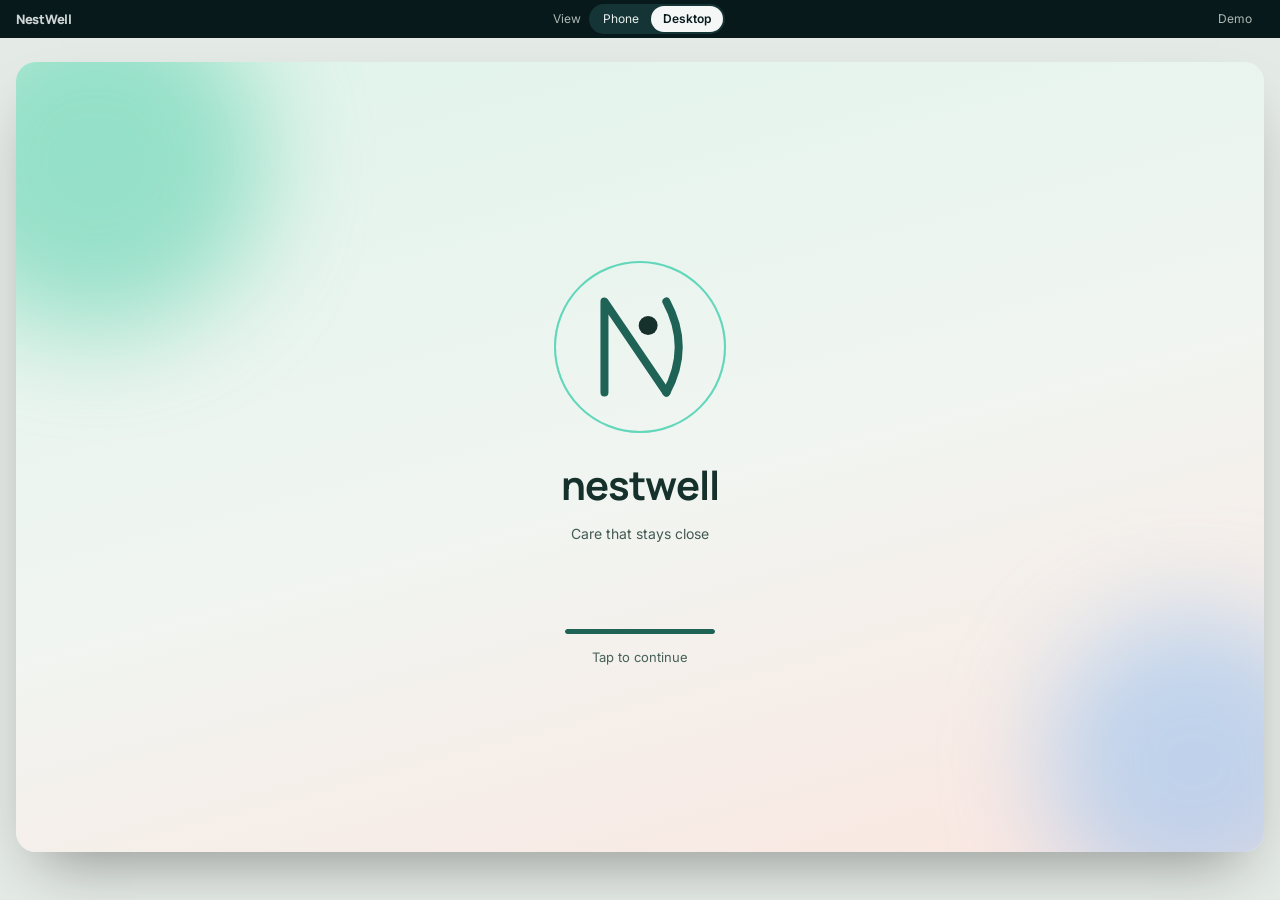
==== index.html @ 14cd389b "NestWell prototype: patient, clinician and admin portals Co-Authored-By: Claude Sonnet 5.5 <noreply@" ====
<!doctype html>
<html lang="en">
<head>
  <meta charset="utf-8">
  <meta name="viewport" content="width=device-width, initial-scale=1">
  <title>NestWell patient prototype</title>
  <meta name="description" content="Interactive prototype of the NestWell remote patient monitoring patient app: phone and desktop, light and dark.">
  <link rel="preconnect" href="https://fonts.googleapis.com"><link rel="preconnect" href="https://fonts.gstatic.com" crossorigin>
  <link href="https://fonts.googleapis.com/css2?family=Inter:wght@400;500;600&family=Manrope:wght@500;600;700;800&display=swap" rel="stylesheet">
  <link rel="stylesheet" href="styles/tokens.css">
  <link rel="stylesheet" href="styles/app.css">
</head>
<body>
  <button class="skip" type="button" id="skip">Skip to content</button>
  <div id="root"></div>
  <noscript>This prototype needs JavaScript.</noscript>
  <script type="module" src="src/main.js"></script>
</body>
</html>
---- styles/tokens.css ----
/* NestWell · Bioluminescent Glass tokens.
   Light = frosted porcelain glass with a mint haze. Dark = deep teal with light that glows from inside.
   Every text/background pairing below is AA or better; control boundaries are ≥ 3:1. */
:root {
  --font-head: "Manrope", system-ui, sans-serif;
  --font-body: "Inter", system-ui, sans-serif;
  --r-card: 24px;
  --r-ctrl: 16px;
  --r-pill: 999px;
  --gap: 16px;
  --focus-w: 3px;
  --ease: cubic-bezier(.22, 1, .36, 1);
  color-scheme: light;
}

body[data-nw="light"], body:not([data-nw]) {
  --bg: #f1f5f1;
  --bg-glow-1: rgba(160, 226, 204, 0.70);   /* mint */
  --bg-glow-2: rgba(252, 214, 206, 0.55);   /* blush */
  --bg-glow-3: rgba(198, 226, 244, 0.65);   /* sky */
  --surface: #ffffff;
  --surface-2: #f5faf7;
  --surface-3: #e8f1ec;
  --glass: rgba(255, 255, 255, 0.50);
  --glass-strong: rgba(255, 255, 255, 0.72);
  --glass-solid: rgba(255, 255, 255, 0.96);
  --orb-1: rgba(60, 200, 160, 0.46);
  --orb-2: rgba(255, 165, 145, 0.40);
  --orb-3: rgba(115, 180, 245, 0.42);
  --glass-edge: rgba(255, 255, 255, 0.90);       /* bevel highlight */
  --glass-line: rgba(36, 102, 90, 0.16);         /* decorative edge */
  --text: #16312c;        /* 13:1 */
  --text-2: #435a53;      /* 7.4:1 */
  --text-3: #46605a;      /* 6.4:1 on the glass */
  --brand: #1f6256;       /* 6.9:1 on white; white on brand 7.2:1 */
  --on-brand: #ffffff;
  --brand-soft: #d9f1e7;
  --accent: #35cda9;      /* glow only, never text */
  --border: rgba(36, 102, 90, 0.18);
  --control: #5f7f72;     /* 4.0:1 control boundary */
  --focus: #0f4f48;
  --glow: 0 0 0 1px rgba(53, 205, 169, 0.35), 0 8px 26px -6px rgba(53, 205, 169, 0.40);
  --shadow: 0 1px 0 var(--glass-edge) inset, 0 12px 32px -14px rgba(22, 49, 44, 0.22);
  --shadow-pop: 0 1px 0 var(--glass-edge) inset, 0 22px 48px -16px rgba(22, 49, 44, 0.32);
  --ok-fg: #1f6a47;   --ok-bg: #e4f4ea;
  --warn-fg: #7f5208; --warn-bg: #fff2da;
  --bad-fg: #a8202f;  --bad-bg: #ffe9e9;
  --info-fg: #1f5a96; --info-bg: #e6f1fb;
  --chart-1: #1f6256; --chart-2: #1f5a96; --chart-grid: rgba(36, 102, 90, 0.14);
  --nav-active-bg: #d9f1e7;
  --logo-stroke: #1f6256; --logo-dot: #16312c;
  --splash: linear-gradient(165deg, #dff4ea 0%, #f1f5f1 52%, #fbe6e0 100%);
  --page: #e4eae6;
}

body[data-nw="dark"] {
  color-scheme: dark;
  --bg: #062a2d;
  --bg-glow-1: rgba(53, 205, 169, 0.20);
  --bg-glow-2: rgba(120, 226, 214, 0.09);
  --bg-glow-3: rgba(12, 96, 90, 0.55);
  --surface: #0f4043;
  --surface-2: #14494c;
  --surface-3: #1a5659;
  --glass: rgba(18, 82, 84, 0.46);
  --glass-strong: rgba(14, 68, 70, 0.72);
  --glass-solid: rgba(10, 56, 58, 0.97);
  --orb-1: rgba(53, 205, 169, 0.36);
  --orb-2: rgba(120, 226, 214, 0.16);
  --orb-3: rgba(14, 150, 140, 0.42);
  --glass-edge: rgba(150, 245, 224, 0.22);
  --glass-line: rgba(127, 224, 200, 0.30);
  --text: #f4f7f6;        /* 15:1 */
  --text-2: #e2e8e6;      /* 12:1 neutral light grey */
  --text-3: #d3dbd8;      /* 9:1 even on the brightest glow */
  --brand: #7fe0c8;       /* fill colour; text on it is dark */
  --on-brand: #052a2c;
  --brand-soft: rgba(127, 224, 200, 0.16);
  --accent: #7fe0c8;
  --border: rgba(127, 224, 200, 0.26);
  --control: #8fb2a8;     /* 5.5:1 control boundary */
  --focus: #b9f5e8;
  --glow: 0 0 0 1px rgba(127, 224, 200, 0.55), 0 0 26px -2px rgba(53, 205, 169, 0.45);
  --shadow: 0 1px 0 var(--glass-edge) inset, 0 0 0 1px rgba(127, 224, 200, 0.06), 0 14px 34px -16px rgba(0, 0, 0, 0.65);
  --shadow-pop: 0 1px 0 var(--glass-edge) inset, 0 0 30px -4px rgba(53, 205, 169, 0.35), 0 24px 52px -16px rgba(0, 0, 0, 0.75);
  /* one colour family for every alert in dark mode: meaning comes from the icon and the label */
  --ok-fg: #b6f3e5;   --ok-bg: rgba(127, 224, 200, 0.14);
  --warn-fg: #b6f3e5; --warn-bg: rgba(127, 224, 200, 0.14);
  --bad-fg: #b6f3e5;  --bad-bg: rgba(127, 224, 200, 0.14);
  --info-fg: #b6f3e5; --info-bg: rgba(127, 224, 200, 0.14);
  --chart-1: #7fe0c8; --chart-2: #c9f6ec; --chart-grid: rgba(127, 224, 200, 0.18);
  --nav-active-bg: rgba(127, 224, 200, 0.18);
  --logo-stroke: #f4f7f6; --logo-dot: #f4f7f6;
  --splash: radial-gradient(80% 60% at 50% 30%, #0d5558 0%, #062a2d 62%, #041d20 100%);
  --page: #021416;
}
---- styles/app.css ----
/* NestWell patient app · glass + bioluminescence. Tokens live in tokens.css. */
*,*::before,*::after{box-sizing:border-box}
html,body{margin:0;height:100%}
body{font-family:var(--font-body);color:var(--text);background:var(--page,#e4eae6);-webkit-font-smoothing:antialiased;font-size:16px;line-height:1.5}
h1,h2,h3,h4{font-family:var(--font-head);margin:0;letter-spacing:-.012em;line-height:1.2;text-wrap:balance}
p{margin:0}
button{font:inherit;color:inherit;cursor:pointer;border:0;background:none;padding:0;-webkit-tap-highlight-color:transparent}
a{color:inherit}
:focus-visible{outline:var(--focus-w) solid var(--focus);outline-offset:3px;border-radius:10px}
.sr-only{position:absolute;width:1px;height:1px;overflow:hidden;clip:rect(0 0 0 0);white-space:nowrap}
.skip{position:absolute;left:8px;top:-60px;z-index:100;background:#0c201f;color:#fff;padding:12px 18px;border-radius:12px;font-weight:600}
.skip:focus{top:8px}
@media (prefers-reduced-motion:reduce){*,*::before,*::after{animation:none!important;transition:none!important;scroll-behavior:auto!important}}

/* ── prototype toolbar (outside the app) ── */
.proto-bar{position:sticky;top:0;z-index:50;display:flex;flex-wrap:wrap;gap:10px 18px;align-items:center;justify-content:space-between;padding:10px 20px;background:#07191b;color:#f4f7f6;font-size:14px}
.proto-bar .brand{font-family:var(--font-head);font-weight:800;letter-spacing:-.02em;font-size:16px}
.proto-bar .group{display:flex;gap:6px;align-items:center;flex-wrap:wrap}
.proto-bar .lbl{color:#cfd7d4;margin-right:2px}
.seg{display:inline-flex;background:#143436;border-radius:var(--r-pill);padding:3px}
.seg button{padding:6px 14px;border-radius:var(--r-pill);min-height:36px;color:#eaf0ee;transition:background .2s,transform .15s}
.seg button:hover{transform:scale(1.05)}
.seg button[aria-pressed="true"]{background:#f4f7f6;color:#07191b;font-weight:600}
.chk{display:inline-flex;gap:8px;align-items:center;color:#eaf0ee;min-height:44px}
.chk input{width:20px;height:20px;accent-color:#7fe0c8}
.stage{display:flex;justify-content:center;padding:24px 16px 40px}
.stage[data-device="phone"]{align-items:flex-start}

/* ── app frame + ambient light ── */
.app{container-type:inline-size;container-name:app;position:relative;background:var(--bg);color:var(--text);overflow:hidden;isolation:isolate;display:flex;flex-direction:column}
.stage[data-device="phone"] .app{width:390px;height:812px;border-radius:46px;border:10px solid #07191b;box-shadow:0 30px 60px -20px rgba(0,0,0,.55)}
.stage[data-device="desktop"] .app{width:min(1280px,100%);height:min(820px,calc(100vh - 110px));border-radius:20px;box-shadow:0 30px 60px -24px rgba(0,0,0,.4)}
.stage[data-device="full"] .app{width:100%;height:calc(100vh - 56px);border-radius:0}
.app::before{content:"";position:absolute;inset:0;z-index:-2;pointer-events:none;
  background:radial-gradient(60% 42% at 6% 0%,var(--bg-glow-1),transparent 70%),radial-gradient(50% 40% at 100% 18%,var(--bg-glow-2),transparent 70%),radial-gradient(60% 42% at 72% 100%,var(--bg-glow-3),transparent 70%)}
.app::after{content:"";position:absolute;z-index:-1;pointer-events:none;width:46%;aspect-ratio:1;left:-8%;bottom:-10%;border-radius:50%;
  background:radial-gradient(circle,var(--bg-glow-1),transparent 66%);filter:blur(20px);animation:drift 16s ease-in-out infinite alternate}
@keyframes drift{to{transform:translate(38%,-26%) scale(1.15)}}
.shell{display:grid;flex:1;min-height:0;grid-template-rows:1fr auto;grid-template-columns:minmax(0,1fr)}
.shell.no-nav{grid-template-rows:1fr}
.sidebar,.topbar{display:none}
.main{overflow-y:auto;overflow-x:hidden;position:relative;scrollbar-width:thin;scrollbar-color:var(--control) transparent}
.stage[data-device="phone"] .main{scrollbar-width:none}
.stage[data-device="phone"] .main::-webkit-scrollbar{display:none}
.page{padding:18px 18px 28px;display:flex;flex-direction:column;gap:18px;min-height:100%}
.status-bar{display:flex;justify-content:space-between;font-size:13px;font-weight:600;padding:12px 26px 0;flex:none}
.app[data-chrome="off"] .status-bar{display:none}

/* ── glass surfaces ── */
.card{position:relative;background:var(--glass);-webkit-backdrop-filter:blur(18px) saturate(150%);backdrop-filter:blur(18px) saturate(150%);border:1px solid var(--glass-line);border-radius:var(--r-card);padding:18px;box-shadow:var(--shadow)}
.card::before{content:"";position:absolute;inset:0;border-radius:inherit;pointer-events:none;background:linear-gradient(140deg,var(--glass-edge) 0%,transparent 38%);opacity:.55}
.card>*{position:relative}
.card.flat{box-shadow:none}
.card.pad-lg{padding:22px}
.card h3{font-size:16px}
.card.hover{transition:transform .28s var(--ease),box-shadow .28s var(--ease),border-color .28s}
.card.hover:hover,.card.hover:focus-visible{transform:translateY(-4px) scale(1.012);box-shadow:var(--shadow-pop);border-color:var(--accent)}
.card.hover:active{transform:translateY(-1px) scale(.995)}
.row{display:flex;gap:12px;align-items:center}
.row.sb{justify-content:space-between}
.col{display:flex;flex-direction:column;gap:12px}
.grid{display:grid;gap:var(--gap)}
.g2{grid-template-columns:repeat(2,minmax(0,1fr))}
.muted{color:var(--text-2)}
.tiny{font-size:14px;color:var(--text-2)}
.cap{font-size:13px;color:var(--text-3)}
.h1{font-size:28px;font-weight:800}
.h2{font-size:20px;font-weight:700}
.eyebrow{font-size:12.5px;font-weight:700;letter-spacing:.09em;text-transform:uppercase;color:var(--text-3)}
.stat{font-family:var(--font-head);font-weight:800;font-size:30px;line-height:1.1;font-variant-numeric:tabular-nums;letter-spacing:-.02em}
.unit{font-size:14px;font-weight:600;color:var(--text-2);margin-left:4px}
.ico{width:22px;height:22px;stroke:currentColor;fill:none;stroke-width:1.9;stroke-linecap:round;stroke-linejoin:round;flex:none}
.ico.sm{width:18px;height:18px}.ico.lg{width:30px;height:30px}
.ibox{width:46px;height:46px;border-radius:15px;display:grid;place-items:center;background:var(--brand-soft);color:var(--brand);flex:none;box-shadow:inset 0 1px 0 var(--glass-edge)}
body[data-nw="dark"] .ibox{color:var(--accent);box-shadow:inset 0 0 14px rgba(127,224,200,.12),0 0 18px -6px rgba(53,205,169,.5)}
.ibox.bad{background:var(--bad-bg);color:var(--bad-fg)}.ibox.warn{background:var(--warn-bg);color:var(--warn-fg)}.ibox.info{background:var(--info-bg);color:var(--info-fg)}.ibox.ok{background:var(--ok-bg);color:var(--ok-fg)}

/* ── controls ── */
.btn{position:relative;display:inline-flex;align-items:center;justify-content:center;gap:8px;min-height:50px;padding:0 24px;border-radius:var(--r-ctrl);font-weight:700;letter-spacing:.005em;transition:transform .2s var(--ease),box-shadow .25s,background .2s;text-decoration:none;overflow:hidden}
.btn.primary{background:var(--brand);color:var(--on-brand);box-shadow:0 8px 20px -10px var(--brand)}
body[data-nw="dark"] .btn.primary{box-shadow:0 0 0 1px rgba(255,255,255,.25) inset,0 0 26px -4px rgba(53,205,169,.65)}
.btn.primary::after{content:"";position:absolute;inset:0;background:linear-gradient(110deg,transparent 30%,rgba(255,255,255,.35) 50%,transparent 70%);transform:translateX(-120%);transition:transform .7s var(--ease)}
.btn.primary:hover{transform:translateY(-2px);box-shadow:var(--glow)}
.btn.primary:hover::after{transform:translateX(120%)}
.btn.ghost{background:var(--glass-strong);border:1.5px solid var(--control);color:var(--text)}
.btn.ghost:hover{transform:translateY(-2px);border-color:var(--accent);box-shadow:var(--glow)}
.btn:active{transform:scale(.97)}
.btn.block{width:100%}
.btn.sm{min-height:44px;padding:0 18px}
.btn[disabled]{opacity:.55;cursor:not-allowed;transform:none;box-shadow:none}
.btn.loading{pointer-events:none}
.btn.loading::before{content:"";width:18px;height:18px;border-radius:50%;border:2.5px solid currentColor;border-right-color:transparent;animation:spin .7s linear infinite}
@keyframes spin{to{transform:rotate(360deg)}}
.link{color:var(--brand);font-weight:700;text-decoration:underline;text-underline-offset:4px;text-decoration-thickness:1.5px;min-height:44px;display:inline-flex;align-items:center;transition:color .2s}
body[data-nw="dark"] .link{color:var(--accent)}
.link:hover{text-decoration-thickness:3px}
.field{display:flex;flex-direction:column;gap:7px}
.field label{font-size:14px;font-weight:700}
.input{min-height:50px;padding:0 16px;border-radius:var(--r-ctrl);border:1.5px solid var(--control);background:var(--glass-strong);color:var(--text);font:inherit;width:100%;transition:border-color .2s,box-shadow .25s}
.input:hover{border-color:var(--accent)}
.input:focus{outline:none;border-color:var(--accent);box-shadow:var(--glow)}
.input::placeholder{color:var(--text-3)}
select.input{padding-right:12px}
.tabs{display:flex;gap:4px;background:var(--surface-3);border:1px solid var(--glass-line);border-radius:var(--r-pill);padding:4px;overflow-x:auto;scrollbar-width:none}
.tabs::-webkit-scrollbar{display:none}
.tabs button{flex:1;min-height:44px;padding:0 16px;border-radius:var(--r-pill);font-weight:700;color:var(--text-2);white-space:nowrap;transition:background .25s var(--ease),color .2s,transform .2s,box-shadow .25s}
.tabs button:hover{color:var(--text);transform:translateY(-1px)}
.tabs button[aria-selected="true"]{background:var(--brand);color:var(--on-brand);box-shadow:var(--glow)}
.chip{display:inline-flex;align-items:center;gap:6px;padding:5px 11px;border-radius:var(--r-pill);font-size:13px;font-weight:700;background:var(--surface-3);color:var(--text)}
.chip.ok{background:var(--ok-bg);color:var(--ok-fg)}.chip.warn{background:var(--warn-bg);color:var(--warn-fg)}.chip.bad{background:var(--bad-bg);color:var(--bad-fg)}.chip.info{background:var(--info-bg);color:var(--info-fg)}
body[data-nw="dark"] .chip.ok,body[data-nw="dark"] .chip.warn,body[data-nw="dark"] .chip.bad,body[data-nw="dark"] .chip.info{border:1px solid var(--glass-line)}
.toggle{position:relative;width:56px;height:34px;border-radius:var(--r-pill);background:var(--surface-3);border:1.5px solid var(--control);flex:none;transition:background .25s,border-color .25s,box-shadow .25s}
.toggle::before{content:"";position:absolute;inset:-6px -2px}
.toggle::after{content:"";position:absolute;top:4px;left:4px;width:22px;height:22px;border-radius:50%;background:var(--control);transition:transform .35s cubic-bezier(.34,1.56,.64,1),background .2s}
.toggle[aria-checked="true"]{background:var(--brand);border-color:var(--brand);box-shadow:var(--glow)}
.toggle[aria-checked="true"]::after{transform:translateX(22px);background:var(--on-brand)}
.avatar{width:50px;height:50px;border-radius:50%;display:grid;place-items:center;font-family:var(--font-head);font-weight:800;background:linear-gradient(135deg,var(--brand-soft),var(--surface-3));color:var(--brand);border:2px solid var(--glass-edge);flex:none;box-shadow:0 0 0 1px var(--glass-line)}
body[data-nw="dark"] .avatar{color:var(--accent);box-shadow:0 0 18px -4px rgba(53,205,169,.6)}
.avatar.lg{width:92px;height:92px;font-size:30px}
.divider{height:1px;background:var(--border);border:0;margin:0}
.banner{display:flex;gap:10px;align-items:flex-start;padding:13px 15px;border-radius:var(--r-ctrl);font-size:14.5px;line-height:1.45}
.banner strong{font-weight:700}
.banner.warn{background:var(--warn-bg);color:var(--warn-fg)}.banner.info{background:var(--info-bg);color:var(--info-fg)}.banner.bad{background:var(--bad-bg);color:var(--bad-fg)}.banner.ok{background:var(--ok-bg);color:var(--ok-fg)}
body[data-nw="dark"] .banner{border:1px solid var(--glass-line);box-shadow:inset 0 0 22px rgba(127,224,200,.06)}

/* ── brand ── */
.logo-mark{display:block}
.logo-mark .ls{stroke:var(--logo-stroke)}.logo-mark .ld{fill:var(--logo-dot)}
body[data-nw="dark"] .logo-mark{filter:drop-shadow(0 0 10px rgba(127,224,200,.55))}
.logo-word{font-family:var(--font-head);font-weight:800;font-size:40px;letter-spacing:-.04em;line-height:1}
.logo-tag{font-size:15px;color:var(--text-2)}
.lockup{display:flex;align-items:center;gap:12px}
.lockup .logo-word{font-size:24px}

/* ── ECG line + loaders ── */
.ecg{width:100%;height:56px;display:block;color:var(--accent)}
.ecg path{fill:none;stroke:currentColor;stroke-width:2.6;stroke-linecap:round;stroke-linejoin:round;stroke-dasharray:300;stroke-dashoffset:300;animation:trace 2.4s linear infinite;filter:drop-shadow(0 0 5px currentColor)}
body[data-nw="light"] .ecg,body:not([data-nw]) .ecg{color:var(--brand)}
@keyframes trace{to{stroke-dashoffset:-300}}
.skeleton{border-radius:var(--r-card);min-height:90px;background:linear-gradient(100deg,var(--surface-3) 30%,var(--glass-strong) 50%,var(--surface-3) 70%);background-size:220% 100%;animation:shimmer 1.3s linear infinite;border:1px solid var(--glass-line)}
@keyframes shimmer{to{background-position:-120% 0}}
.loading-wrap{display:flex;flex-direction:column;gap:16px}
.pulse{animation:pulse 1.5s ease-in-out infinite}
@keyframes pulse{50%{transform:scale(1.12)}}
.beat{display:inline-block;animation:beat 1.4s ease-in-out infinite;transform-origin:center}
@keyframes beat{0%,100%{transform:scale(1)}14%{transform:scale(1.22)}28%{transform:scale(1)}42%{transform:scale(1.14)}}
.tick path{stroke-dasharray:40;stroke-dashoffset:40;animation:draw .6s .1s var(--ease) forwards}
@keyframes draw{to{stroke-dashoffset:0}}

/* ── entrance (only when the route changes) ── */
.app[data-enter] .page>*{animation:rise .55s var(--ease) both}
.app[data-enter] .page>*:nth-child(2){animation-delay:.05s}.app[data-enter] .page>*:nth-child(3){animation-delay:.1s}
.app[data-enter] .page>*:nth-child(4){animation-delay:.15s}.app[data-enter] .page>*:nth-child(5){animation-delay:.2s}
.app[data-enter] .page>*:nth-child(n+6){animation-delay:.25s}
@keyframes rise{from{opacity:0;transform:translateY(14px)}}

/* ── phone bottom navigation ── */
.bottom-nav{display:grid;grid-template-columns:repeat(5,1fr);align-items:end;margin:0 10px 12px;padding:16px 6px 8px;border-radius:30px;background:var(--glass-strong);-webkit-backdrop-filter:blur(20px);backdrop-filter:blur(20px);border:1px solid var(--glass-line);box-shadow:var(--shadow-pop)}
.bottom-nav button{display:flex;flex-direction:column;align-items:center;justify-content:center;gap:3px;min-height:52px;font-size:12.5px;font-weight:700;color:var(--text-2);border-radius:18px;transition:transform .25s var(--ease),background .25s,color .2s}
.bottom-nav button:hover{transform:translateY(-3px);color:var(--text)}
.bottom-nav button[aria-current="page"]{color:var(--brand);background:var(--nav-active-bg);box-shadow:var(--glow)}
body[data-nw="dark"] .bottom-nav button[aria-current="page"]{color:var(--accent)}
.bottom-nav .fab,.bottom-nav .fab[aria-current="page"]{background:var(--brand);color:var(--on-brand);border-radius:50%;width:56px;height:56px;min-height:56px;justify-self:center;margin-top:-10px;box-shadow:var(--glow)}
.bottom-nav .fab:hover{transform:translateY(-4px) scale(1.08)}
.bottom-nav .fab .ico{width:26px;height:26px}
.bottom-nav .fab[aria-current="page"]{outline:3px solid var(--nav-active-bg);outline-offset:2px}
.back{display:inline-flex;align-items:center;gap:6px;min-height:44px;font-weight:700;color:var(--text-2);transition:transform .2s,color .2s}
.back:hover{color:var(--text);transform:translateX(-3px)}

/* ── onboarding ── */
.splash{min-height:100%;background:var(--splash);display:flex;flex-direction:column;align-items:center;justify-content:center;text-align:center;gap:16px;padding:36px 28px}
.halo{position:relative;display:grid;place-items:center;width:150px;height:150px}
.halo::before,.halo::after{content:"";position:absolute;inset:0;border-radius:50%;border:1.5px solid var(--accent);opacity:.0;animation:ripple 3.2s ease-out infinite}
.halo::after{animation-delay:1.6s}
@keyframes ripple{0%{transform:scale(.55);opacity:.7}100%{transform:scale(1.35);opacity:0}}
.dots{display:flex;gap:8px;justify-content:center}
.dots i{width:8px;height:8px;border-radius:50%;background:var(--control);opacity:.5;transition:width .35s var(--ease),opacity .3s}
.dots i.on{width:28px;border-radius:8px;opacity:1;background:var(--brand)}
body[data-nw="dark"] .dots i.on{box-shadow:var(--glow)}
.auth-wrap{min-height:100%;display:flex;flex-direction:column;justify-content:center;padding:24px 22px;gap:18px}

/* ── measure ring ── */
.ring{--p:0;width:224px;height:224px;border-radius:50%;display:grid;place-items:center;background:conic-gradient(var(--accent) calc(var(--p)*1%),var(--surface-3) 0);margin:0 auto;position:relative;box-shadow:0 0 40px -6px rgba(53,205,169,.45)}
.ring::before{content:"";position:absolute;inset:14px;border-radius:50%;background:var(--glass-strong)}
.ring>div{position:relative;text-align:center}
.steps{display:flex;gap:6px}.steps i{flex:1;height:6px;border-radius:6px;background:var(--surface-3);transition:background .4s}.steps i.on{background:var(--brand);box-shadow:0 0 10px -1px var(--accent)}

/* ── charts ── */
.chart{width:100%;height:auto;display:block}
.chart .grid{stroke:var(--chart-grid);stroke-width:1}
.chart text{fill:var(--text-2);font-size:11.5px;font-family:var(--font-body)}
.chart .line{fill:none;stroke:var(--chart-1);stroke-width:2.8;stroke-linecap:round;stroke-linejoin:round}
.chart .line2{fill:none;stroke:var(--chart-2);stroke-width:2.6;stroke-dasharray:6 5;stroke-linecap:round}
.chart .area{fill:var(--chart-1);opacity:.16}
body[data-nw="dark"] .chart .line{filter:drop-shadow(0 0 5px rgba(127,224,200,.7))}
.chart .line{stroke-dasharray:1200;stroke-dashoffset:0}
.app[data-enter] .chart .line{animation:drawline 1.1s var(--ease) both}
@keyframes drawline{from{stroke-dashoffset:1200}}
.spark{width:100%;height:44px}
table.data{width:100%;border-collapse:collapse;font-size:14.5px}
table.data th,table.data td{text-align:left;padding:10px 6px;border-bottom:1px solid var(--border)}
table.data th{color:var(--text-2);font-weight:700}

/* ── lists ── */
.list{display:flex;flex-direction:column;gap:10px}
.item{position:relative;display:flex;gap:13px;align-items:center;padding:13px 14px;min-height:60px;border-radius:var(--r-ctrl);background:var(--glass-strong);border:1px solid var(--glass-line);text-align:left;width:100%;transition:transform .25s var(--ease),box-shadow .25s,border-color .25s}
button.item:hover,a.item:hover{transform:translateY(-3px);box-shadow:var(--shadow-pop);border-color:var(--accent)}
button.item:active{transform:scale(.99)}
.item .grow{flex:1;min-width:0}
.item .t{font-weight:700}
.item .s{font-size:14px;color:var(--text-2)}
.item.unread{border-color:var(--control);box-shadow:inset 4px 0 0 var(--accent)}
.item[aria-checked="true"]{border-color:var(--accent)}
.check{width:30px;height:30px;border-radius:50%;border:2px solid var(--control);display:grid;place-items:center;flex:none;color:transparent;transition:background .25s,border-color .25s,transform .3s cubic-bezier(.34,1.56,.64,1)}
.check.on{background:var(--brand);border-color:var(--brand);color:var(--on-brand);box-shadow:var(--glow)}
.item[data-pop] .check.on{animation:pop .45s cubic-bezier(.34,1.56,.64,1)}
@keyframes pop{0%{transform:scale(.6)}60%{transform:scale(1.25)}100%{transform:scale(1)}}
.thumb{width:76px;height:76px;border-radius:18px;flex:none;display:grid;place-items:center;color:#fff;box-shadow:inset 0 1px 0 rgba(255,255,255,.35)}

/* ── vital card ── */
.vcard{display:flex;flex-direction:column;gap:8px;width:100%;text-align:left;min-height:176px}
.vcard .vtop{display:flex;justify-content:space-between;align-items:center;gap:8px}
.vcard .vlabel{font-weight:700;font-size:14.5px}
.vcard .vval{display:flex;flex-direction:column;gap:0}
.vcard .vval .unit{margin:2px 0 0}
.vcard .vtrend{display:flex;align-items:flex-end;justify-content:space-between;gap:8px;margin-top:auto}
.vcard .vtrend .spark{width:52%}
.delta{font-size:13px;font-weight:700;color:var(--ok-fg);display:inline-flex;gap:4px;align-items:center}
.goals{display:grid;gap:var(--gap);grid-template-columns:minmax(0,1fr)}
.goal{display:flex;gap:14px;align-items:flex-start}

/* ── modal / toast ── */
.scrim{position:absolute;inset:0;background:rgba(3,22,24,.58);-webkit-backdrop-filter:blur(4px);backdrop-filter:blur(4px);display:flex;align-items:flex-end;justify-content:center;z-index:30;animation:fade .25s}
.sheet{background:var(--glass-strong);border:1px solid var(--glass-line);width:100%;max-height:92%;overflow:auto;border-radius:28px 28px 0 0;padding:22px;display:flex;flex-direction:column;gap:14px;animation:up .4s var(--ease);box-shadow:var(--shadow-pop);-webkit-backdrop-filter:blur(24px);backdrop-filter:blur(24px)}
@keyframes fade{from{opacity:0}}@keyframes up{from{transform:translateY(36px);opacity:0}}
.toast{position:absolute;left:50%;bottom:104px;transform:translateX(-50%);background:var(--glass-strong);color:var(--text);border:1px solid var(--accent);padding:13px 20px;border-radius:var(--r-pill);font-size:14.5px;font-weight:600;z-index:40;max-width:90%;box-shadow:var(--glow);animation:toastin .4s var(--ease)}
@keyframes toastin{from{opacity:0;transform:translate(-50%,16px)}}
.msg{max-width:84%;padding:11px 15px;border-radius:20px;font-size:15px;animation:rise .35s var(--ease)}
.msg.them{background:var(--glass-strong);border:1px solid var(--glass-line);align-self:flex-start;border-bottom-left-radius:6px}
.msg.me{background:var(--brand);color:var(--on-brand);align-self:flex-end;border-bottom-right-radius:6px;box-shadow:var(--glow)}

/* ── DESKTOP (container ≥ 880px) ── */
@container app (min-width: 880px){
  .shell{grid-template-columns:260px minmax(0,1fr);grid-template-rows:auto 1fr}
  .shell.no-nav{grid-template-columns:minmax(0,1fr);grid-template-rows:1fr}
  .sidebar{display:flex;flex-direction:column;gap:6px;grid-row:1/3;padding:22px 14px;margin:12px 0 12px 12px;border-radius:26px;background:var(--glass);-webkit-backdrop-filter:blur(20px);backdrop-filter:blur(20px);border:1px solid var(--glass-line);box-shadow:var(--shadow);overflow:auto}
  .sidebar .brandrow{padding:4px 10px 20px}
  .sidebar button.nav{position:relative;display:flex;align-items:center;gap:13px;min-height:48px;padding:0 14px;border-radius:16px;font-weight:700;color:var(--text-2);text-align:left;transition:transform .25s var(--ease),background .25s,color .2s,box-shadow .25s}
  .sidebar button.nav:hover{background:var(--surface-3);color:var(--text);transform:translateX(4px)}
  .sidebar button.nav[aria-current="page"]{background:var(--nav-active-bg);color:var(--text);box-shadow:var(--glow)}
  .sidebar button.nav[aria-current="page"]::before{content:"";position:absolute;left:-14px;top:12px;bottom:12px;width:4px;border-radius:4px;background:var(--accent);box-shadow:0 0 12px var(--accent)}
  .sidebar .push{flex:1}
  .topbar{display:flex;align-items:center;gap:16px;padding:16px 28px 4px}
  .topbar .search{flex:1;max-width:520px;position:relative}
  .topbar .search .ico{position:absolute;left:16px;top:16px;color:var(--text-3)}
  .topbar .search input{padding-left:46px}
  .topbar .sp{flex:1}
  .iconbtn{width:48px;height:48px;border-radius:50%;display:grid;place-items:center;background:var(--glass-strong);border:1px solid var(--glass-line);position:relative;transition:transform .25s var(--ease),box-shadow .25s}
  .iconbtn:hover{transform:scale(1.1);box-shadow:var(--glow)}
  .iconbtn:hover .ico{animation:wiggle .6s}
  @keyframes wiggle{20%{transform:rotate(-14deg)}50%{transform:rotate(12deg)}80%{transform:rotate(-6deg)}}
  .iconbtn .dot{position:absolute;top:10px;right:11px;width:10px;height:10px;border-radius:50%;background:var(--accent);border:2px solid var(--surface);box-shadow:0 0 8px var(--accent)}
  .bottom-nav,.status-bar{display:none}
  .page{padding:10px 30px 40px;gap:22px}
  .h1{font-size:32px}
  .g-d2{grid-template-columns:repeat(2,minmax(0,1fr))}
  .g-d3{grid-template-columns:repeat(3,minmax(0,1fr))}
  .g-d4{grid-template-columns:repeat(4,minmax(0,1fr))}
  .goals{grid-template-columns:repeat(2,minmax(0,1fr))}
  .split{display:grid;grid-template-columns:1.6fr 1fr;gap:var(--gap);align-items:start}
  .split.even{grid-template-columns:1fr 1fr}
  .home-grid{display:grid;grid-template-columns:repeat(4,minmax(0,1fr));gap:var(--gap);align-items:stretch}
  .home-grid .plan{grid-column:3/5;grid-row:1/3}
  .home-grid .a2{grid-column:span 2}
  .scrim{align-items:center}
  .sheet{max-width:540px;border-radius:28px;max-height:86%}
  .toast{bottom:30px}
  .auth-split{display:grid;grid-template-columns:1.1fr 1fr;min-height:100%}
  .auth-split .art{background:var(--splash);display:flex;flex-direction:column;justify-content:center;align-items:center;gap:16px;padding:40px;text-align:center}
  .res-grid{grid-template-columns:repeat(3,minmax(0,1fr))}
  .phone-only{display:none!important}
}
@container app (max-width: 879px){
  .g-d2,.g-d3,.g-d4{grid-template-columns:repeat(2,minmax(0,1fr))}
  .split,.split.even{display:flex;flex-direction:column;gap:var(--gap)}
  .home-grid{display:grid;grid-template-columns:repeat(2,minmax(0,1fr));gap:12px}
  .home-grid .plan,.home-grid .a2{grid-column:1/3}
  .auth-split{display:block}
  .auth-split .art{display:none}
  .desktop-only{display:none!important}
  .res-grid{grid-template-columns:1fr}
  header.row.sb{flex-wrap:wrap}
  .page{padding-top:12px}
  .vcard .stat{font-size:28px}
}
#page-title:focus,#main-content:focus{outline:none}
body[data-nw="dark"] .bottom-nav .fab,body[data-nw="dark"] .bottom-nav .fab[aria-current="page"]{color:var(--on-brand)}

/* ═════ v3: visible glass, aligned header/bell, redesigned vital card ═════ */
.page{position:relative;background:
  radial-gradient(48% 30% at 4% 4%,var(--orb-1),transparent 70%),
  radial-gradient(42% 28% at 100% 22%,var(--orb-2),transparent 70%),
  radial-gradient(52% 30% at 12% 62%,var(--orb-3),transparent 72%),
  radial-gradient(46% 28% at 96% 92%,var(--orb-1),transparent 70%)}
.card{background:var(--glass);-webkit-backdrop-filter:blur(26px) saturate(190%);backdrop-filter:blur(26px) saturate(190%);border:1px solid var(--glass-edge);
  box-shadow:0 0 0 1px var(--glass-line),inset 0 1px 0 var(--glass-edge),inset 0 -18px 30px -22px var(--glass-line),0 18px 36px -18px rgba(22,49,44,.28)}
.card::before{background:linear-gradient(135deg,var(--glass-edge) 0%,transparent 34%,transparent 70%,var(--glass-line) 100%);opacity:.8}
body[data-nw="dark"] .card{box-shadow:0 0 0 1px rgba(127,224,200,.10),inset 0 1px 0 var(--glass-edge),inset 0 0 36px -14px rgba(127,224,200,.22),0 0 34px -12px rgba(53,205,169,.30),0 20px 40px -18px rgba(0,0,0,.7)}
.item,.tabs,.input{-webkit-backdrop-filter:blur(14px);backdrop-filter:blur(14px)}
.item{background:var(--glass-strong)}
.tabs{background:var(--glass)}
.sheet,.toast{background:var(--glass-solid)}
.bottom-nav{background:var(--glass-strong);-webkit-backdrop-filter:blur(26px) saturate(190%);backdrop-filter:blur(26px) saturate(190%);border-color:var(--glass-edge)}

/* header + bell: title block flexes, action sits top-right and never wraps oddly */
header.row.sb{align-items:flex-start;flex-wrap:wrap;gap:12px}
.head-title{flex:1 1 200px;min-width:0}
.head-right{flex:none;align-self:flex-start}
.iconbtn{width:48px;height:48px;border-radius:50%;display:grid;place-items:center;background:var(--glass-strong);border:1px solid var(--glass-edge);box-shadow:0 0 0 1px var(--glass-line),var(--shadow);position:relative;transition:transform .25s var(--ease),box-shadow .25s;color:var(--text);flex:none}
.iconbtn:hover{transform:scale(1.1);box-shadow:var(--glow)}
.iconbtn:hover .ico{animation:wiggle .6s}
@keyframes wiggle{20%{transform:rotate(-14deg)}50%{transform:rotate(12deg)}80%{transform:rotate(-6deg)}}
.iconbtn .dot{position:absolute;top:11px;right:12px;width:10px;height:10px;border-radius:50%;background:var(--bad-fg);border:2px solid var(--surface);box-shadow:0 0 8px var(--accent)}
body[data-nw="dark"] .iconbtn .dot{background:var(--accent)}

/* vital card: same structure on every card so rows line up */
.vcard{display:grid;grid-template-rows:auto auto auto 1fr auto;gap:6px;min-height:0;text-align:left}
.vcard .vtop{display:flex;align-items:center;justify-content:space-between}
.vcard .vico{width:38px;height:38px;border-radius:12px}
.vcard .vlabel{font-weight:700;font-size:14px;color:var(--text-2);margin-top:4px;white-space:nowrap}
.vcard .vval{display:flex;align-items:baseline;gap:6px;flex-wrap:wrap}
.vcard .stat{font-size:28px;line-height:1}
.vcard .vunit{font-size:13px;font-weight:700;color:var(--text-2);white-space:nowrap}
.vcard .vspark{align-self:end;margin:6px -2px 0}
.vcard .spark{width:100%;height:40px}
.vcard .vrange{font-size:12.5px;line-height:1.35;color:var(--text-3);font-weight:600}
.delta{font-size:13px;font-weight:800;color:var(--ok-fg);background:var(--ok-bg);padding:3px 9px;border-radius:var(--r-pill);white-space:nowrap}
body[data-nw="dark"] .delta{border:1px solid var(--glass-line)}
.home-grid{align-items:stretch}
.home-grid>.vcard{height:100%}
@container app (min-width: 880px){
  .vcard .stat{font-size:32px}
  .vcard .vlabel{font-size:15px}
  .iconbtn{width:48px;height:48px}
}
.vcard .vrange{min-height:2.7em}
@container app (min-width: 880px){.vcard .vrange{min-height:1.4em}}
.topbar .search .ico{z-index:2;pointer-events:none}
@container app (min-width: 880px){.topbar .search .ico{top:15px}.phone-only{display:none!important}}

/* ═════ v4: calmer type scale + airier spacing ═════
   Phone  : page title 24 · section 17 · body 15–16 · secondary 14 · caption 12.5
   Desktop: page title 28 · section 18 · body 16 · secondary 14 · caption 13        */
body{font-size:16px;line-height:1.55}
.h1{font-size:24px;font-weight:700;letter-spacing:-.015em}
.h2{font-size:17px;font-weight:700}
.card h3,h3{font-size:16px;font-weight:700}
.eyebrow{font-size:12px;font-weight:600;letter-spacing:.1em}
.stat{font-size:24px;font-weight:700}
.unit{font-size:13px;font-weight:600}
.tiny{font-size:14px;line-height:1.5}
.cap{font-size:12.5px;line-height:1.45}
.muted{line-height:1.5}
.btn{font-size:15px;font-weight:600;min-height:48px;padding:0 22px}
.btn.sm{font-size:14.5px}
.link{font-weight:600}
.tabs button{font-size:14.5px;font-weight:600}
.chip{font-size:12.5px;font-weight:600}
.item{padding:14px 16px;gap:14px}
.item .t{font-weight:600;font-size:15px}
.item .s{font-size:13.5px}
.banner{font-size:14px;padding:14px 16px}
.field label{font-weight:600;font-size:14px}
.input{font-size:15px}
.logo-word{font-size:34px;font-weight:700}
.lockup .logo-word{font-size:22px;font-weight:700}
.logo-tag{font-size:14px}
.bottom-nav button{font-size:12px;font-weight:600}
.page{padding:20px 20px 32px;gap:20px}
.card{padding:20px}
.card.pad-lg{padding:24px}
.grid{gap:16px}
.home-grid{gap:14px}
.vcard{gap:7px}
.vcard .stat{font-size:24px}
.vcard .vlabel{font-size:13.5px;font-weight:600}
.vcard .vunit{font-size:12.5px}
.vcard .vrange{font-size:12px}
.delta{font-size:12px;font-weight:700}
.ibox{width:44px;height:44px;border-radius:14px}
.vcard .vico{width:36px;height:36px}
.avatar{font-weight:700}
.thumb{width:68px;height:68px}
table.data{font-size:14px}
.sheet{padding:24px;gap:16px}
.splash{gap:14px}
@container app (min-width: 880px){
  .h1{font-size:28px}
  .h2{font-size:18px}
  .stat{font-size:28px}
  .vcard .stat{font-size:28px}
  .vcard .vlabel{font-size:14px}
  .vcard .vunit,.vcard .vrange{font-size:13px}
  .delta{font-size:12.5px}
  .cap{font-size:13px}
  .shell{grid-template-columns:248px minmax(0,1fr)}
  .sidebar{padding:28px 16px 20px;margin:16px 0 16px 16px;gap:8px}
  .sidebar .brandrow{padding:2px 12px 28px}
  .sidebar button.nav{min-height:46px;padding:0 16px;gap:14px;font-size:15px;font-weight:600;border-radius:14px}
  .sidebar button.nav .ico{width:20px;height:20px}
  .sidebar .push{min-height:16px}
  .sidebar .nav-foot{border-top:1px solid var(--glass-line);padding-top:12px;margin-top:8px;display:flex;flex-direction:column;gap:8px}
  .topbar{padding:22px 40px 6px;gap:18px}
  .topbar .search{max-width:480px}
  .topbar .search input{font-size:14.5px}
  .page{padding:16px 40px 56px;gap:28px}
  .card{padding:24px}
  .card.pad-lg{padding:28px}
  .grid{gap:20px}
  .home-grid{gap:20px}
  .split{gap:24px}
  .item{padding:16px 18px}
  .vcard .vrange{min-height:1.4em}
}
/* short windows: keep the sidebar clean instead of scrolling */
@media (max-height: 780px){
  @container app (min-width: 880px){
    .sidebar{padding:20px 14px 14px;gap:4px}
    .sidebar .brandrow{padding-bottom:16px}
    .sidebar button.nav{min-height:42px}
  }
}
@media (max-height: 780px){
  @container app (min-width: 880px){
    .sidebar{padding:16px 12px 10px;gap:2px;margin:12px 0 12px 12px}
    .sidebar .brandrow{padding:0 12px 10px}
    .sidebar button.nav{min-height:40px}
    .sidebar .nav-foot{padding-top:8px;margin-top:2px;gap:2px}
    .sidebar .push{min-height:4px}
  }
}
.head-title .muted{font-size:14px;line-height:1.5}
@container app (min-width: 880px){.head-title .muted{font-size:15px}}
.item.dev{align-items:center}
@container app (max-width: 879px){
  .item.dev{flex-wrap:wrap;align-items:flex-start}
  .item.dev>.grow{flex:1 1 calc(100% - 70px)}
  .item.dev>.btn{margin-left:58px}
}

/* completed state: positive, readable, no strikethrough */
.item.done{background:linear-gradient(90deg,var(--brand-soft) 0%,var(--glass-strong) 75%);border-color:var(--accent);box-shadow:inset 4px 0 0 var(--accent)}
body[data-nw="dark"] .item.done{background:linear-gradient(90deg,rgba(127,224,200,.20) 0%,var(--glass-strong) 78%);box-shadow:inset 4px 0 0 var(--accent),0 0 22px -8px rgba(53,205,169,.5)}
.item.done .t{color:var(--text)}
.item.done .s{color:var(--text-2)}
.done-chip{flex:none;animation:chipin .4s var(--ease)}
@keyframes chipin{from{opacity:0;transform:translateX(8px) scale(.9)}}

/* ═════ light theme: subtle luminous rim (as in the case-study deck). Dark theme is untouched. ═════ */
body[data-nw="light"] .card{
  box-shadow:0 0 0 1px var(--glass-line),inset 0 1px 0 var(--glass-edge),inset 0 -18px 30px -22px var(--glass-line),
    0 0 0 3px rgba(255,255,255,.38),0 0 22px 2px rgba(255,255,255,.80),0 18px 36px -18px rgba(22,49,44,.22)}
body[data-nw="light"] .card.hover:hover,body[data-nw="light"] .card.hover:focus-visible{
  box-shadow:0 0 0 1px rgba(53,205,169,.45),inset 0 1px 0 var(--glass-edge),
    0 0 0 4px rgba(255,255,255,.55),0 0 30px 4px rgba(255,255,255,.95),0 0 26px -2px rgba(53,205,169,.32),0 22px 40px -18px rgba(22,49,44,.26)}
body[data-nw="light"] .bottom-nav{box-shadow:0 0 0 1px var(--glass-line),0 0 0 3px rgba(255,255,255,.4),0 0 24px 2px rgba(255,255,255,.8),0 18px 34px -16px rgba(22,49,44,.24)}
@container app (min-width: 880px){
  body[data-nw="light"] .sidebar{box-shadow:0 0 0 1px var(--glass-line),inset 0 1px 0 var(--glass-edge),0 0 0 3px rgba(255,255,255,.38),0 0 24px 2px rgba(255,255,255,.8),0 18px 36px -18px rgba(22,49,44,.2)}
}
body[data-nw="light"] .sheet{box-shadow:0 0 0 1px var(--glass-line),0 0 30px 4px rgba(255,255,255,.7),var(--shadow-pop)}

/* phone: completed chip shrinks to a check icon so long titles keep their width */
@container app (max-width:879px){
  .done-chip{padding:0;width:32px;height:32px;min-height:0;justify-content:center;border-radius:50%}
  .done-chip .done-txt{position:absolute;width:1px;height:1px;overflow:hidden;clip:rect(0 0 0 0);white-space:nowrap}
}

/* ═════ v5: compact, proportional vital cards with a range gauge ═════ */
.card.next{padding:14px 18px;gap:12px;flex-wrap:wrap}
.card.next .ibox{width:40px;height:40px;border-radius:13px}
.card.next .h2{font-size:16.5px}
.card.next .btn{min-height:44px;padding:0 22px}
@container app (max-width:879px){.card.next .btn{width:100%}}
.vcard{display:flex;flex-direction:column;gap:8px;padding:14px 16px;min-height:0;justify-content:flex-start}
.vcard .vtop{display:flex;align-items:center;justify-content:space-between;gap:6px}
.vcard .vlabel{margin:0;font-size:13.5px;font-weight:700;color:var(--text-2);white-space:nowrap;overflow:hidden;text-overflow:ellipsis}
.vcard .delta{flex:none;white-space:nowrap}
.vcard .vval{display:flex;flex-wrap:nowrap;align-items:baseline;gap:5px;white-space:nowrap}
.vcard .stat{font-size:26px;line-height:1.05}
.vcard .vunit{font-size:12.5px;white-space:nowrap}
.gauge{position:relative;display:block;height:8px;border-radius:99px;background:var(--surface-3);box-shadow:inset 0 0 0 1px var(--border)}
.gauge .zone{position:absolute;top:0;bottom:0;border-radius:99px;background:var(--brand);opacity:.35}
body[data-nw="dark"] .gauge .zone{background:var(--accent);opacity:.45}
.gauge .mark{position:absolute;top:50%;width:16px;height:16px;margin:-8px 0 0 -8px;border-radius:50%;background:var(--brand);border:3px solid var(--surface);box-shadow:0 0 0 1px var(--brand),0 0 12px rgba(53,205,169,.6);transition:left .6s var(--ease)}
body[data-nw="dark"] .gauge .mark{background:var(--accent);border-color:var(--bg);box-shadow:0 0 0 1px var(--accent),0 0 14px rgba(127,224,200,.8)}
.gauge .fill{position:absolute;left:0;top:0;bottom:0;border-radius:99px;background:var(--brand)}
body[data-nw="dark"] .gauge .fill{background:var(--accent)}
.vcard .vfoot{display:flex;align-items:center;gap:6px;flex-wrap:wrap;font-size:12px;line-height:1.3;color:var(--text-2);font-weight:600}
.vcard .vnote{display:inline-flex;align-items:center;gap:3px;font-weight:700;color:var(--text);white-space:nowrap}
.vcard .vnote svg{width:14px;height:14px}
.vcard .vrange{min-height:0!important;font-size:12px;color:var(--text-2)}
.vcard .vrange::before{content:"· "}
.vcard .vnote:empty+.vrange::before{content:""}
.vcard .vval{flex-direction:row!important;flex-wrap:nowrap!important;align-items:baseline}
.vcard .vval .unit{margin:0}
.vcard .vfoot{flex-direction:column;align-items:flex-start;gap:1px}
.vcard .vrange::before{content:""!important}
.vcard .delta{padding:3px 8px;font-size:12px;min-height:0}
.vcard .vlabel{font-size:13px}
.vcard .vlabel{overflow:visible;text-overflow:clip}
.vcard .vfoot{width:100%;gap:3px}
.vcard .vline{display:flex;align-items:center;justify-content:space-between;gap:6px;width:100%}
.home-grid>.vcard{height:auto!important;align-self:start}
@container app (min-width:880px){
  .home-grid .plan{grid-column:span 2;grid-row:auto}
  .home-grid>.card:not(.vcard){align-self:stretch}
}

/* ═════ v6: compact density — no oversized objects ═════ */
.page{padding:14px 16px 24px;gap:14px}
.card{padding:14px 16px}
.card.pad-lg{padding:16px 18px}
.col{gap:10px}
.list{gap:8px}
.item{padding:10px 12px;gap:12px;min-height:52px}
.btn{min-height:44px;padding:0 20px}
.tabs button{min-height:40px;padding:0 14px}
.tabs{padding:3px}
.avatar{width:42px;height:42px;font-size:14px}
.ibox{width:38px;height:38px;border-radius:12px}
.check{transform:scale(.92)}
.h2{font-size:16px}
@container app (min-width:880px){
  .page{padding:12px 36px 36px;gap:18px}
  .card{padding:16px 20px}
  .card.pad-lg{padding:18px 22px}
  .split{gap:18px}
  .item{padding:10px 14px}
  .home-grid{gap:16px}
}

/* ═════ real-time (simulated) vitals ═════ */
.livepill{display:inline-flex;align-items:center;gap:5px;padding:2px 8px;border-radius:99px;background:var(--brand-soft);color:var(--text);font-size:11.5px;font-weight:700;letter-spacing:.02em;white-space:nowrap}
.livepill i{width:7px;height:7px;border-radius:50%;background:var(--brand);box-shadow:0 0 0 0 rgba(53,205,169,.7);animation:livedot 1.6s ease-out infinite}
body[data-nw="dark"] .livepill i{background:var(--accent)}
@keyframes livedot{70%{box-shadow:0 0 0 7px rgba(53,205,169,0)}100%{box-shadow:0 0 0 0 rgba(53,205,169,0)}}
.vcard .vtop{gap:6px}
.vcard[data-live].flash .stat{animation:valflash .7s var(--ease)}
@keyframes valflash{0%{opacity:.35;transform:translateY(4px)}100%{opacity:1;transform:none}}
.vcard[data-live="hr"] .vico{animation:beat 1.2s ease-in-out infinite}
.vcard .stat{display:inline-block;min-width:1.2ch;font-variant-numeric:tabular-nums}
.livebox{display:flex;flex-direction:column;gap:6px;width:100%}
.livebox .cap b{color:var(--text)}
.live-ecg{--beat:2.5s;position:relative;height:64px;overflow:hidden;border-radius:14px;background:var(--surface-3);box-shadow:inset 0 0 0 1px var(--border);
  -webkit-mask-image:linear-gradient(90deg,transparent,#000 12%,#000 88%,transparent);mask-image:linear-gradient(90deg,transparent,#000 12%,#000 88%,transparent)}
.live-ecg svg{position:absolute;left:0;top:0;width:200%;height:100%}
.live-ecg .sweep{animation:ecgrun var(--beat) linear infinite}
.live-ecg path{fill:none;stroke:var(--brand);stroke-width:2.2;stroke-linecap:round;stroke-linejoin:round;vector-effect:non-scaling-stroke;filter:drop-shadow(0 0 4px rgba(53,205,169,.7))}
body[data-nw="dark"] .live-ecg path{stroke:var(--accent)}
@keyframes ecgrun{to{transform:translateX(-100px)}}
@media (prefers-reduced-motion:reduce){.live-ecg .sweep,.livepill i,.vcard[data-live] .vico,.vcard[data-live].flash .stat{animation:none}}

/* profile photos */
.avatar{overflow:hidden;position:relative;flex:none}
.avatar img{position:absolute;inset:0;width:100%;height:100%;object-fit:cover;object-position:center 20%;border-radius:inherit}
.avatar.lg img{object-position:center 15%}

/* ═════ connection to care team ═════ */
.linkpill{display:inline-flex;align-items:center;gap:7px;min-height:40px;padding:0 14px;border-radius:99px;font-weight:700;font-size:13px;white-space:nowrap;border:1.5px solid var(--control);background:var(--glass-strong);color:var(--text);transition:transform .2s var(--ease),box-shadow .25s}
.linkpill:hover{transform:translateY(-1px);box-shadow:var(--glow)}
.linkpill.ok{border-color:var(--ok-fg);background:var(--ok-bg);color:var(--ok-fg)}
.linkpill.warn{border-color:var(--warn-fg);background:var(--warn-bg);color:var(--warn-fg)}
.linkpill.bad{border-color:var(--bad-fg);background:var(--bad-bg);color:var(--bad-fg)}
.linkpill svg{flex:none}
.linkbar{display:none}
@container app (max-width:879px){.linkbar{display:flex;justify-content:flex-end;padding:8px 16px 0}}
.linkcard{display:flex;flex-direction:column;gap:10px}
.linkcard.ok{border-color:var(--ok-fg)}
.linkcard.warn{border-color:var(--warn-fg)}
.linkcard.bad{border-color:var(--bad-fg)}
.lk-head{display:flex;flex-wrap:wrap;align-items:center;gap:6px 12px}
.lk-state{display:inline-flex;align-items:center;gap:6px;padding:4px 11px;border-radius:99px;font-size:12.5px;font-weight:700}
.lk-state.ok{background:var(--ok-bg);color:var(--ok-fg)}.lk-state.warn{background:var(--warn-bg);color:var(--warn-fg)}.lk-state.bad{background:var(--bad-bg);color:var(--bad-fg)}
.lflow{display:grid;grid-template-columns:1fr 34px 1fr 34px 1fr;align-items:start;gap:0}
.lnode{display:flex;flex-direction:column;align-items:center;text-align:center;gap:2px;font-size:12px;color:var(--text-2);min-width:0}
.lnode b{font-size:13px;color:var(--text)}
.lring{position:relative;width:46px;height:46px;border-radius:50%;display:grid;place-items:center;background:var(--brand-soft);color:var(--brand);box-shadow:inset 0 0 0 2px var(--ok-fg)}
.lnode.warn .lring{box-shadow:inset 0 0 0 2px var(--warn-fg);color:var(--warn-fg)}
.lnode.bad .lring{box-shadow:inset 0 0 0 2px var(--bad-fg);color:var(--bad-fg);border-style:dashed}
.lbadge{position:absolute;right:-5px;bottom:-4px;width:20px;height:20px;border-radius:50%;display:grid;place-items:center;background:var(--surface);color:var(--ok-fg);box-shadow:0 0 0 2px var(--ok-fg);font-style:normal}
.lbadge svg{width:12px;height:12px}
.lnode.warn .lbadge{color:var(--warn-fg);box-shadow:0 0 0 2px var(--warn-fg)}
.lnode.bad .lbadge{color:var(--bad-fg);box-shadow:0 0 0 2px var(--bad-fg)}
body[data-nw="dark"] .lbadge{background:var(--bg)}
.llink{position:relative;height:46px;display:flex;align-items:center;justify-content:center;gap:4px}
.llink i{width:6px;height:6px;border-radius:50%;background:var(--ok-fg);opacity:.35;animation:flow 1.5s linear infinite}
.llink i:nth-child(2){animation-delay:.25s}.llink i:nth-child(3){animation-delay:.5s}
@keyframes flow{0%,100%{opacity:.25;transform:scale(.8)}40%{opacity:1;transform:scale(1.25)}}
.llink.warn i{background:var(--warn-fg)}
.llink.bad i{animation:none;background:none;border-radius:2px;width:5px;height:3px;border-top:3px dotted var(--bad-fg);opacity:1}
.llink.bad i:nth-child(2){display:none}
.lk-devs{display:flex;flex-wrap:wrap;gap:6px}
.lk-devs .chip{font-size:12px;padding:3px 10px}
@media (prefers-reduced-motion:reduce){.llink i{animation:none;opacity:.8}}
.llink.bad i{display:none}
.llink.bad::before{content:"";width:100%;border-top:3px dashed var(--bad-fg)}
.llink.warn::before{content:"";position:absolute;left:0;right:0;top:50%;border-top:2px dashed var(--warn-fg);opacity:.6}

/* slim connection strip */
.linkstrip{display:flex;align-items:center;gap:12px;width:100%;min-height:52px;padding:8px 14px;border-radius:var(--r-ctrl);text-align:left;background:var(--glass-strong);border:1.5px solid var(--ok-fg);-webkit-backdrop-filter:blur(14px);backdrop-filter:blur(14px);transition:transform .2s var(--ease),box-shadow .25s}
.linkstrip:hover{transform:translateY(-1px);box-shadow:var(--glow)}
.linkstrip.warn{border-color:var(--warn-fg)}.linkstrip.bad{border-color:var(--bad-fg)}
.ls-ico{flex:none;width:32px;height:32px;border-radius:50%;display:grid;place-items:center;background:var(--ok-bg);color:var(--ok-fg)}
.linkstrip.warn .ls-ico{background:var(--warn-bg);color:var(--warn-fg)}.linkstrip.bad .ls-ico{background:var(--bad-bg);color:var(--bad-fg)}
.ls-txt{display:flex;flex-direction:column;min-width:0;flex:1;line-height:1.3}
.ls-txt b{font-size:14px;color:var(--text)}
.ls-txt span{font-size:12.5px;color:var(--text-2);font-weight:500}
.ls-path{display:flex;align-items:center;gap:0;flex:none}
.mdot{width:26px;height:26px;border-radius:50%;display:grid;place-items:center;background:var(--ok-bg);color:var(--ok-fg);box-shadow:inset 0 0 0 1.5px var(--ok-fg)}
.mdot svg{width:14px;height:14px}
.mdot.warn{background:var(--warn-bg);color:var(--warn-fg);box-shadow:inset 0 0 0 1.5px var(--warn-fg)}
.mdot.bad{background:var(--bad-bg);color:var(--bad-fg);box-shadow:inset 0 0 0 1.5px var(--bad-fg)}
.ls-path i{width:14px;border-top:2px solid var(--ok-fg)}
.ls-path i.warn{border-top:2px dashed var(--warn-fg)}
.ls-path i.bad{border-top:2px dashed var(--bad-fg)}
.linkstrip>svg{flex:none;color:var(--text-2)}
@container app (max-width:420px){.ls-path i{width:8px}.mdot{width:24px;height:24px}}
.auth-wrap>.back,.main-content>.back,.page>.back{align-self:flex-start}


/* icon-only back button, sitting beside the heading */
.iconback{width:44px;height:44px;min-height:44px;padding:0;justify-content:center;border-radius:50%;background:var(--glass-strong);border:1.5px solid var(--control);color:var(--text);flex:none;gap:0}
.iconback:hover{transform:translateX(-2px);box-shadow:var(--glow)}
.iconback svg{width:22px;height:22px}
.hasback{display:grid;grid-template-columns:44px minmax(0,1fr);column-gap:10px;row-gap:2px;align-items:center;flex:1 1 200px;min-width:0}
.hasback>.h1{grid-column:2;margin:0}
.hasback>.muted{grid-column:2}
.hasback>.back{grid-column:1;grid-row:1}
@container app (min-width:880px){.hasback:has(>.back.phone-only){display:block}}
.auth-wrap>.hasback{margin-bottom:4px}
.hasback>p{grid-column:2;margin:0;text-align:left;align-self:start}
.hasback>.h1{text-align:left}
.hasback{flex:none}
.head-title.hasback{flex:1 1 200px}

/* ═════ common entry: splash, role landing, login role chip ═════ */
.avatar.xl{width:92px;height:92px;font-size:30px}
.splash2{position:relative;min-height:100%;height:100%;overflow:hidden;background:var(--splash);display:flex;flex-direction:column;align-items:center;justify-content:center;gap:14px;text-align:center;padding:36px 28px;cursor:pointer}
.sp-orb{position:absolute;border-radius:50%;filter:blur(50px);animation:drift 14s ease-in-out infinite alternate;pointer-events:none}
.sp-orb.a{width:340px;height:340px;left:-90px;top:-70px;background:var(--orb-1)}
.sp-orb.b{width:300px;height:300px;right:-80px;bottom:-60px;background:var(--orb-3);animation-delay:-5s}
.sp-logo{position:relative;display:grid;place-items:center;width:200px;height:200px;animation:spin-in 1s var(--ease) both}
.sp-logo .logo-mark{position:relative;z-index:1;animation:logoglow 3s ease-in-out infinite}
.sp-ring{position:absolute;inset:14px;border-radius:50%;border:2px solid var(--accent);opacity:.5;animation:ripple 2.6s ease-out infinite}
.sp-ring.r2{animation-delay:1.2s}
@keyframes spin-in{from{opacity:0;transform:scale(.7) rotate(-8deg)}}
@keyframes logoglow{50%{filter:drop-shadow(0 0 16px rgba(53,205,169,.65))}}
.sp-word{font-family:var(--font-head);font-size:40px;font-weight:700;letter-spacing:-.02em;animation:rise .8s .3s var(--ease) both}
.splash2 .logo-tag{animation:rise .8s .5s var(--ease) both}
.sp-ecg{width:170px;animation:rise .8s .7s var(--ease) both}
.sp-load{width:150px;height:5px;border-radius:99px;background:var(--surface-3);overflow:hidden;box-shadow:inset 0 0 0 1px var(--border)}
.sp-load i{display:block;height:100%;width:100%;border-radius:99px;background:var(--brand);transform-origin:left;animation:load 2.5s var(--ease) forwards}
@keyframes load{from{transform:scaleX(0)}}
.splash2 .cap{animation:fade 1s 1.2s both}

.roles{position:relative;min-height:100%;display:flex;flex-direction:column;align-items:center;gap:18px;padding:26px 18px 24px;text-align:center}
.roles-head{display:flex;flex-direction:column;align-items:center;gap:8px}
.roles-head .muted{max-width:420px}
.rcard{position:relative;display:flex;flex-direction:column;align-items:center;gap:10px;text-align:center;padding:22px 20px;border-radius:28px;background:var(--glass-strong);border:1px solid var(--glass-edge);-webkit-backdrop-filter:blur(26px) saturate(190%);backdrop-filter:blur(26px) saturate(190%);box-shadow:var(--shadow-pop);color:var(--text);overflow:hidden;cursor:pointer}
.rcard::before{content:"";position:absolute;inset:0;background:radial-gradient(120% 70% at 50% 0%,var(--brand-soft),transparent 70%);pointer-events:none}
body[data-nw="light"] .rcard{box-shadow:0 0 0 1px var(--glass-line),0 0 0 3px rgba(255,255,255,.38),0 0 24px 2px rgba(255,255,255,.8),0 22px 40px -18px rgba(22,49,44,.28)}
.rcard>*{position:relative}
.rc-photo .avatar{border:3px solid var(--surface);box-shadow:0 8px 22px -8px rgba(22,49,44,.45)}
.rc-tag{display:inline-flex;align-items:center;gap:6px;padding:4px 12px;border-radius:99px;background:var(--brand-soft);color:var(--text);font-size:12.5px;font-weight:700}
.rc-name{font-family:var(--font-head);font-weight:700;font-size:19px}
.rc-blurb{font-size:14px;line-height:1.5;color:var(--text-2);max-width:260px}
.rc-go{display:inline-flex;align-items:center;gap:6px;min-height:44px;padding:0 18px;margin-top:4px;border-radius:var(--r-ctrl);background:var(--brand);color:var(--on-brand);font-weight:700;font-size:14px}
.rcard:focus-visible{outline:var(--focus-w) solid var(--focus);outline-offset:3px}

/* phone: swipeable stack */
.rstack-wrap{display:flex;flex-direction:column;align-items:center;gap:14px;width:100%}
.rstack{position:relative;width:100%;max-width:310px;height:392px;touch-action:pan-y;user-select:none;margin:6px auto 0}
.rstack .rcard{position:absolute;inset:0;height:100%;justify-content:center;transition:transform .45s var(--ease),opacity .35s,box-shadow .3s}
.rstack .rcard:not(.front){pointer-events:auto}
.rstack .rcard.front{box-shadow:var(--shadow-pop),var(--glow)}
.rnav{display:flex;align-items:center;gap:16px}
.rarrow{width:44px;height:44px;border-radius:50%;background:var(--glass-strong);border:1.5px solid var(--control);display:grid;place-items:center}
.rarrow:disabled{opacity:.4}
.rdots{display:flex;gap:8px}
.rdots i{width:9px;height:9px;border-radius:99px;background:var(--control);opacity:.5;transition:width .3s var(--ease),opacity .3s}
.rdots i.on{width:26px;background:var(--brand);opacity:1}
.rgrid{display:none}
@container app (min-width:700px){
  .rstack-wrap{display:none}
  .roles{justify-content:center;gap:28px;padding:36px 44px}
  .rgrid{display:grid;grid-template-columns:repeat(3,minmax(0,1fr));gap:26px;width:100%;max-width:1000px}
  .rgrid .rcard{padding:30px 24px;transition:transform .4s var(--ease),box-shadow .4s}
  .rgrid .rcard:hover,.rgrid .rcard:focus-visible{transform:scale(1.06) translateY(-4px);box-shadow:var(--shadow-pop),var(--glow);z-index:2}
  .rgrid .rc-photo .avatar{width:110px;height:110px;font-size:34px}
  .rgrid .rcard:hover .rc-go{box-shadow:var(--glow)}
}
@media (prefers-reduced-motion:reduce){.rgrid .rcard:hover{transform:none}.sp-ring,.sp-logo .logo-mark,.sp-orb{animation:none}}

.rolechip{display:flex;align-items:center;gap:12px;padding:8px 12px;border-radius:var(--r-ctrl);background:var(--glass-strong);border:1px solid var(--glass-line)}
.rolechip b{font-size:14.5px}
.portal{min-height:100%;display:flex;flex-direction:column;gap:18px;padding:18px 18px 110px}
@container app (min-width:880px){.portal{padding:24px 40px}}

/* ═════ AI overview ═════ */
.aifab{position:absolute;z-index:25;right:16px;bottom:112px;display:inline-flex;align-items:center;gap:8px;min-height:48px;padding:0 18px 0 14px;border-radius:99px;font-weight:700;font-size:14px;color:var(--on-brand);background:linear-gradient(135deg,var(--brand),#2b8a78);border:1.5px solid var(--glass-edge);box-shadow:0 10px 26px -8px rgba(31,98,86,.7),0 0 0 4px rgba(53,205,169,.18),0 0 26px rgba(53,205,169,.45);transition:transform .25s var(--ease),box-shadow .25s;animation:aipulse 3.2s ease-in-out infinite}
body[data-nw="dark"] .aifab{background:linear-gradient(135deg,#7fe0c8,#4fc6ac);color:#052a2c;box-shadow:0 10px 26px -8px rgba(0,0,0,.6),0 0 0 4px rgba(127,224,200,.18),0 0 30px rgba(127,224,200,.55)}
.aifab:hover{transform:translateY(-3px) scale(1.04)}
.aifab.hide{display:none}
.aifab svg{width:22px;height:22px;animation:twinkle 2.4s ease-in-out infinite}
@keyframes aipulse{50%{box-shadow:0 10px 26px -8px rgba(31,98,86,.7),0 0 0 9px rgba(53,205,169,.08),0 0 34px rgba(53,205,169,.6)}}
@keyframes twinkle{50%{transform:rotate(18deg) scale(1.15)}}
@container app (min-width:880px){.aifab{bottom:24px;right:28px}}
.ai-badge{width:38px;height:38px;border-radius:12px;display:grid;place-items:center;background:var(--brand);color:var(--on-brand);box-shadow:var(--glow)}
.ai-h{font-family:var(--font-head);font-size:16px}
.ai-list{list-style:none;margin:0;padding:0;display:flex;flex-direction:column;gap:10px}
.ai-list li{display:flex;gap:12px;align-items:flex-start;font-size:15px;line-height:1.5;animation:rise .5s var(--ease) both;animation-delay:calc(var(--k)*.12s)}
.ai-list .ibox{width:34px;height:34px;border-radius:11px}
.ai-think{display:flex;flex-direction:column;gap:10px;align-items:flex-start}
.ai-orb{width:34px;height:34px;border-radius:50%;background:radial-gradient(circle at 35% 30%,#fff,var(--accent) 60%,var(--brand));box-shadow:0 0 22px var(--accent);animation:aipulse 1.2s ease-in-out infinite,pulse 1.2s ease-in-out infinite}
.scrim.seen,.sheet.seen{animation:none}
@media (prefers-reduced-motion:reduce){.aifab,.aifab svg,.ai-orb{animation:none}}
.rstack{max-width:262px}
.rstack .rcard:not(.front){filter:saturate(.85)}
.rstack .rcard:not(.front) .rc-go{opacity:.6}
.ai-think .skeleton{min-height:14px;height:14px;border-radius:8px}
.rstack .rcard{background:var(--glass-solid);-webkit-backdrop-filter:none;backdrop-filter:none}
body[data-nw="dark"] .rstack .rcard{background:#0b4144}
.rstack .rcard{background:var(--surface)}
.rstack .rcard::before{border-radius:inherit}

/* carousel side arrows */
.rstack-wrap{position:relative}
.sidearrow{position:absolute;top:196px;z-index:40;width:38px;height:38px;border-radius:50%;display:grid;place-items:center;background:var(--glass-solid);border:1.5px solid var(--control);color:var(--text);box-shadow:var(--shadow);transform:translateY(-50%)}
.sidearrow svg{width:20px;height:20px}
.sidearrow.l{left:6px}.sidearrow.r{right:6px}
.sidearrow.l svg{animation:nudgeL 1.8s ease-in-out infinite}.sidearrow.r svg{animation:nudgeR 1.8s ease-in-out infinite}
.sidearrow:disabled{opacity:.35}.sidearrow:disabled svg{animation:none}
.sidearrow:hover:not(:disabled){box-shadow:var(--glow)}
@keyframes nudgeL{50%{transform:translateX(-3px)}}
@keyframes nudgeR{50%{transform:translateX(3px)}}
@media (prefers-reduced-motion:reduce){.sidearrow svg{animation:none!important}}
select.input{appearance:auto;text-overflow:ellipsis;padding:0 12px}
.rc-icon{width:84px;height:84px;border-radius:50%;display:grid;place-items:center;background:linear-gradient(135deg,var(--brand-soft),var(--surface-3));color:var(--brand);border:3px solid var(--surface);box-shadow:0 8px 22px -8px rgba(22,49,44,.4),inset 0 0 0 1.5px var(--glass-line)}
body[data-nw="dark"] .rc-icon{color:var(--accent);box-shadow:0 0 26px -4px rgba(53,205,169,.6),inset 0 0 0 1.5px var(--glass-line)}
.rc-icon svg{width:38px;height:38px;stroke-width:1.7}
@container app (min-width:880px){.rgrid .rc-icon{width:100px;height:100px}.rgrid .rc-icon svg{width:44px;height:44px}}

.rc-tag{font-size:15px;padding:6px 16px;font-weight:700}
.rcard .rc-blurb{font-size:15px;margin-top:2px}

/* ═════ clinician portal ═════ */
:root{--sev-c:#a8202f;--sev-w:#b7791f;--sev-i:#1f5a96}
body[data-nw="dark"]{--sev-c:#b6f3e5;--sev-w:#7fe0c8;--sev-i:#3fa88f}
.ktiles{display:grid;grid-template-columns:repeat(2,minmax(0,1fr));gap:12px}
@container app (min-width:700px){.ktiles{grid-template-columns:repeat(4,minmax(0,1fr));gap:16px}}
.ktile{display:grid;grid-template-columns:auto 1fr;grid-template-rows:auto auto;align-items:center;gap:2px 12px;text-align:left;padding:12px 16px;width:100%}
.ktile .ibox{grid-row:1/3;width:40px;height:40px}
.ktile .kn{font-size:26px;line-height:1.1}
.ktile .kl{font-size:12.5px;color:var(--text-2);font-weight:600;line-height:1.3}
.ktile.hot{border-color:var(--bad-fg)}
.ibox.sev-critical{background:var(--bad-bg);color:var(--bad-fg)}.ibox.sev-warning{background:var(--warn-bg);color:var(--warn-fg)}.ibox.sev-info{background:var(--info-bg);color:var(--info-fg)}
.calert{flex-wrap:wrap;row-gap:6px}
.clink{text-align:left;min-width:0;background:none}
.clink:hover .t{text-decoration:underline}
.prow .plast{display:none;flex-direction:column;text-align:right}
.prow .plast b{font-size:14px}
@container app (min-width:700px){.prow .plast{display:flex}}
@container app (max-width:699px){.prow>svg{display:none}}
.searchbox{position:relative}
.searchbox>svg{position:absolute;left:14px;top:50%;transform:translateY(-50%);color:var(--text-2);pointer-events:none}
.searchbox .input{padding-left:42px}
.phead{flex-wrap:wrap;gap:12px}
.avatar.lg{width:60px;height:60px;font-size:20px}
.cgrid{grid-template-columns:repeat(2,minmax(0,1fr))}
@container app (min-width:880px){.cgrid{grid-template-columns:repeat(4,minmax(0,1fr))}}
.ro{display:flex;align-items:center;background:var(--surface-2);min-height:46px}
.tline{list-style:none;margin:0;padding:0;display:flex;flex-direction:column;gap:10px;position:relative}
.tline li{display:flex;gap:12px;align-items:flex-start;position:relative}
.tline li:not(:last-child)::before{content:"";position:absolute;left:19px;top:42px;bottom:-10px;border-left:2px dashed var(--border)}
.tline .ibox{width:38px;height:38px}
.iconbtn.round{width:44px;height:44px;border-radius:50%;display:grid;place-items:center;background:var(--brand-soft);color:var(--brand)}
.cm-grid{display:grid;grid-template-columns:260px 1fr;gap:var(--gap);align-items:start}
.cm-back{display:none}
.clip{display:inline-block;max-width:150px;overflow:hidden;text-overflow:ellipsis;white-space:nowrap;vertical-align:bottom}
@container app (max-width:699px){
  .cm-grid{grid-template-columns:1fr}
  .cmsg:not(.is-open) .cm-thread{display:none}
  .cmsg.is-open .cm-list{display:none}
  .cm-back{display:grid}
  .clip{max-width:190px}
}
.donut{width:140px;height:140px}.donut .dn{font:800 24px var(--font-head);fill:var(--text)}.donut .dl{font:600 10px var(--font-body);fill:var(--text-2)}
.legend{list-style:none;margin:0;padding:0;display:flex;flex-direction:column;gap:8px}
.legend li{display:flex;align-items:center;gap:10px;font-size:14px}.legend i{width:12px;height:12px;border-radius:4px}.legend b{margin-left:auto;padding-left:16px}
.bars{width:100%;height:auto;max-height:200px}.bars text{font:600 10px var(--font-body);fill:var(--text-2)}.bars .bv{fill:var(--text);font-weight:700}
.tgrid .card{align-items:center}
.calert{display:grid;grid-template-columns:auto 1fr;align-items:center;gap:8px 12px}
.calert .clink{grid-column:2}
.calert .cacts{grid-column:2;display:flex;align-items:center;gap:8px;flex-wrap:wrap}
@container app (min-width:700px){.calert{grid-template-columns:auto 1fr auto}.calert .cacts{grid-column:3}}
@container app (max-width:699px){.tgrid{grid-template-columns:1fr!important}}
@container app (min-width:700px){.prow .plast{display:none}.plw .prow .plast{display:flex}}

/* critical alerts tile: red in light, glowing mint in dark */
body[data-nw="light"] .ktile.hot{background:linear-gradient(135deg,#ffe3e3,#fff4f4);border:1.5px solid #c0293a;box-shadow:0 0 0 3px rgba(192,41,58,.12),0 10px 24px -10px rgba(192,41,58,.45)}
body[data-nw="light"] .ktile.hot .ibox{background:#c0293a;color:#fff;box-shadow:none}
body[data-nw="light"] .ktile.hot .kn{color:#9c1c2b}
body[data-nw="light"] .ktile.hot .kl{color:#6e1420}
body[data-nw="dark"] .ktile.hot{border:1.5px solid var(--accent);background:linear-gradient(135deg,rgba(127,224,200,.26),rgba(18,82,84,.5));box-shadow:0 0 0 3px rgba(127,224,200,.14),0 0 30px -2px rgba(127,224,200,.55)}
body[data-nw="dark"] .ktile.hot .ibox{background:var(--accent);color:#052a2c}
body[data-nw="dark"] .ktile.hot .kn{color:#fff}
.ktile.hot .ibox svg{animation:twinkle 2.4s ease-in-out infinite}
@media (prefers-reduced-motion:reduce){.ktile.hot .ibox svg{animation:none}}

/* admin tables: grid rows on desktop, compact cards on phone */
.tr{display:grid;grid-template-columns:1fr auto;gap:10px 12px;align-items:center}
.tr .tc.opt{display:none}
.tr>.btn{grid-column:auto}
@container app (min-width:700px){
  .tr{grid-template-columns:var(--cols)}
  .tr .tc.opt{display:block}
}
.tr .tc.main .s{display:inline}
@container app (min-width:700px){.tr .tc.main .s{display:none}.tr .tc.main.row .s{display:inline}}
.sidebar.dense{gap:2px;padding-top:14px}
.sidebar.dense .nav{min-height:44px;padding-top:6px;padding-bottom:6px}
.sidebar.dense .brandrow{margin-bottom:6px}
@container app (max-width:699px){.tr>.btn{justify-self:start;min-height:40px}.tr .tc.end{justify-self:end}}
.sidebar.dense{gap:0;overflow-y:auto;scrollbar-width:none}
.sidebar.dense::-webkit-scrollbar{display:none}
.sidebar.dense .nav{min-height:40px;padding-top:4px;padding-bottom:4px}

/* phone: page-level actions (Add …, Export, Mark all…) sit on their own line under the heading, aligned with the title text */
@container app (max-width:699px){
  header.row:has(.head-right>.btn,.head-right>.link){flex-wrap:wrap;row-gap:10px}
  header.row:has(.head-right>.btn,.head-right>.link) .head-title{flex:1 1 100%}
  header.row:has(.head-right>.btn,.head-right>.link) .head-right{flex:1 1 100%;display:flex;padding-left:54px}
  header.row:has(.head-right>.btn,.head-right>.link) .head-right>.btn{min-height:44px}
}
.tr .tc.main{min-width:0}.tr .tc.main .s{overflow-wrap:anywhere}

/* phone: connection pill sits in the heading row, top right, with a short label */
.lp-tiny{display:none}
@container app (max-width:699px){
  .main{position:relative}
  .linkbar{position:absolute;top:14px;right:16px;z-index:6;padding:0}
  .linkbar .lp-txt{display:none}.linkbar .lp-tiny{display:inline}
  .linkbar .linkpill{min-height:44px;padding:0 14px 0 12px}
  .main:has(>.linkbar) .page>header .head-title .h1{padding-right:112px}
}
.tr .tc.clink{background:none;text-align:left;min-height:44px;cursor:pointer;color:inherit}
.tr .tc.clink:hover .t{text-decoration:underline}
.searchbox>svg{z-index:2}
@container app (max-width:699px){.page .grid.g2 .input.ro{height:auto;padding-top:10px;padding-bottom:10px}.page .grid.g2{grid-template-columns:1fr}}
.aboutbtn{position:absolute;top:22px;right:28px;display:inline-flex;align-items:center;gap:8px;min-height:44px;padding:0 18px;border-radius:99px;font-weight:700;font-size:14px;color:var(--text);background:var(--glass-strong);border:1.5px solid var(--control);transition:transform .2s var(--ease),box-shadow .25s}
.aboutbtn:hover{transform:translateY(-2px);box-shadow:var(--glow)}
.aboutsheet{max-width:620px}
.aboutsheet .tabs{flex:none;min-height:52px}
.aboutsheet>*{flex:none}
.aboutsheet details.card{padding:6px 16px}
.aboutbtn{display:none}
@container app (min-width:700px){.aboutbtn{display:inline-flex}}
/* About: plain text, underline sweeps in on hover */
.aboutbtn{top:20px;right:36px;min-height:44px;padding:0 4px;border:0;background:none;box-shadow:none;border-radius:0;font-size:15px;font-weight:600;color:var(--text-2);position:absolute}
.aboutbtn::after{content:"";position:absolute;left:4px;right:4px;bottom:8px;height:2px;border-radius:2px;background:var(--brand);transform:scaleX(0);transform-origin:left;transition:transform .3s var(--ease)}
body[data-nw="dark"] .aboutbtn::after{background:var(--accent)}
.aboutbtn:hover,.aboutbtn:focus-visible{color:var(--text);transform:none;box-shadow:none}
.aboutbtn:hover::after,.aboutbtn:focus-visible::after{transform:scaleX(1)}
.roles-inner{position:relative;width:100%;max-width:1000px;display:flex;flex-direction:column;align-items:center;gap:inherit}
.aboutbtn{top:50px;right:0}
.aboutbtn{padding:0}
.aboutbtn::after{left:0;right:0}
.aboutbtn{top:47px}
/* About opens as a centred pop-up at every width */
.scrim:has(.aboutsheet){align-items:center;padding:20px}
.aboutsheet{border-radius:28px;max-height:86%;width:100%;max-width:620px;animation:popin .35s var(--ease)}
@keyframes popin{from{opacity:0;transform:scale(.92)}}
@media (prefers-reduced-motion:reduce){.aboutsheet{animation:none}}
.aboutbtn{font-weight:300;font-size:14px;letter-spacing:.01em;color:var(--text-2)}
.aboutbtn::after{height:1px}
.aboutbtn{top:43.6px;top:calc(47px + 36.8px)}
.aboutbtn-phone{display:none}
@container app (max-width:699px){
  .aboutbtn-phone{display:inline-flex;align-items:center;justify-content:center;position:relative;top:auto;right:auto;margin:auto auto 0;padding:0 16px;min-width:64px}
  .aboutbtn-phone::after{left:16px;right:16px}
}
.scrim{z-index:60}.aifab{z-index:25}
/* Privacy centred over the Patient card, About over the Admin card */
.rlinks{position:absolute;left:0;right:0;top:63px;display:grid;grid-template-columns:repeat(3,minmax(0,1fr));column-gap:26px;pointer-events:none;align-items:center}
.rlinks .aboutbtn{position:relative;top:auto;right:auto;justify-self:center;pointer-events:auto;padding:0 12px}
.rlinks .aboutbtn::after{left:12px;right:12px}
.aboutrow{display:none}
@container app (max-width:699px){
  .aboutrow{display:flex;justify-content:center;gap:8px;margin-top:auto}
  .aboutrow .aboutbtn-phone{margin:0}
}
.rlinks{top:83.6px}

/* ═════ thin prototype bar ═════ */
.proto-bar{padding:4px 16px;min-height:0;gap:6px 14px;font-size:12px;justify-content:space-between}
.proto-bar .brand{font-size:13px;opacity:.85}
.proto-bar .lbl{font-size:12px;color:#aeb9b6}
.seg{padding:2px}
.seg button{min-height:26px;padding:2px 12px;font-size:12px}
.demo{position:relative;font-size:12px}
.demo summary{list-style:none;cursor:pointer;padding:3px 12px;border-radius:99px;color:#aeb9b6;min-height:26px;display:flex;align-items:center}
.demo summary::-webkit-details-marker{display:none}
.demo summary:hover,.demo[open] summary{color:#fff;background:#143436}
.demo-pop{position:absolute;right:0;top:32px;z-index:60;display:flex;flex-direction:column;gap:2px;padding:10px 14px;border-radius:14px;background:#0d2a2c;border:1px solid #1e4a4c;min-width:220px}
.demo-pop .chk{min-height:36px;font-size:13px}

/* ═════ entry footer: language, credit, theme ═════ */
.app{min-height:0}
.entryfoot{flex:none;display:grid;grid-template-columns:1fr auto 1fr;align-items:center;gap:8px;padding:6px 16px 10px}
.entryfoot .credit{font-size:10.5px;font-weight:300;letter-spacing:.02em;color:var(--text-2);text-align:center;white-space:nowrap}
.langsel{justify-self:start;display:inline-flex;align-items:center;gap:6px;min-height:44px;color:var(--text-2);font-weight:300}
.langsel select{background:none;border:0;color:inherit;font:inherit;font-size:13px;min-height:44px;cursor:pointer;padding:0 4px;max-width:96px}
.langsel select option{color:#16312c;background:#fff}
.themeflip{justify-self:end;width:44px;height:44px;border-radius:50%;display:grid;place-items:center;color:var(--text-2);background:none;transition:transform .25s var(--ease),color .2s}
.themeflip:hover{color:var(--text);transform:rotate(18deg) scale(1.08)}
.themeflip svg{width:20px;height:20px}
@container app (max-width:699px){
  .entryfoot{grid-template-columns:1fr auto;grid-template-areas:"c c" "l t";row-gap:0;padding-bottom:6px}
  .entryfoot .credit{grid-area:c;white-space:normal;font-size:10px;padding:0 8px}
  .langsel{grid-area:l}.themeflip{grid-area:t}
}
.foot-about{display:none}
@container app (max-width:699px){
  .aboutrow,.entryfoot .credit{display:none}
  .entryfoot{grid-template-columns:1fr auto 1fr;grid-template-areas:"a l t";padding:6px 16px 12px}
  .entryfoot .foot-about{display:inline-flex;grid-area:a;position:relative;top:auto;right:auto;justify-self:start;align-items:center;min-height:44px;padding:0 4px;margin:0}
  .entryfoot .foot-about::after{left:4px;right:4px;bottom:9px}
  .langsel{grid-area:l;justify-self:center}.themeflip{grid-area:t}
}
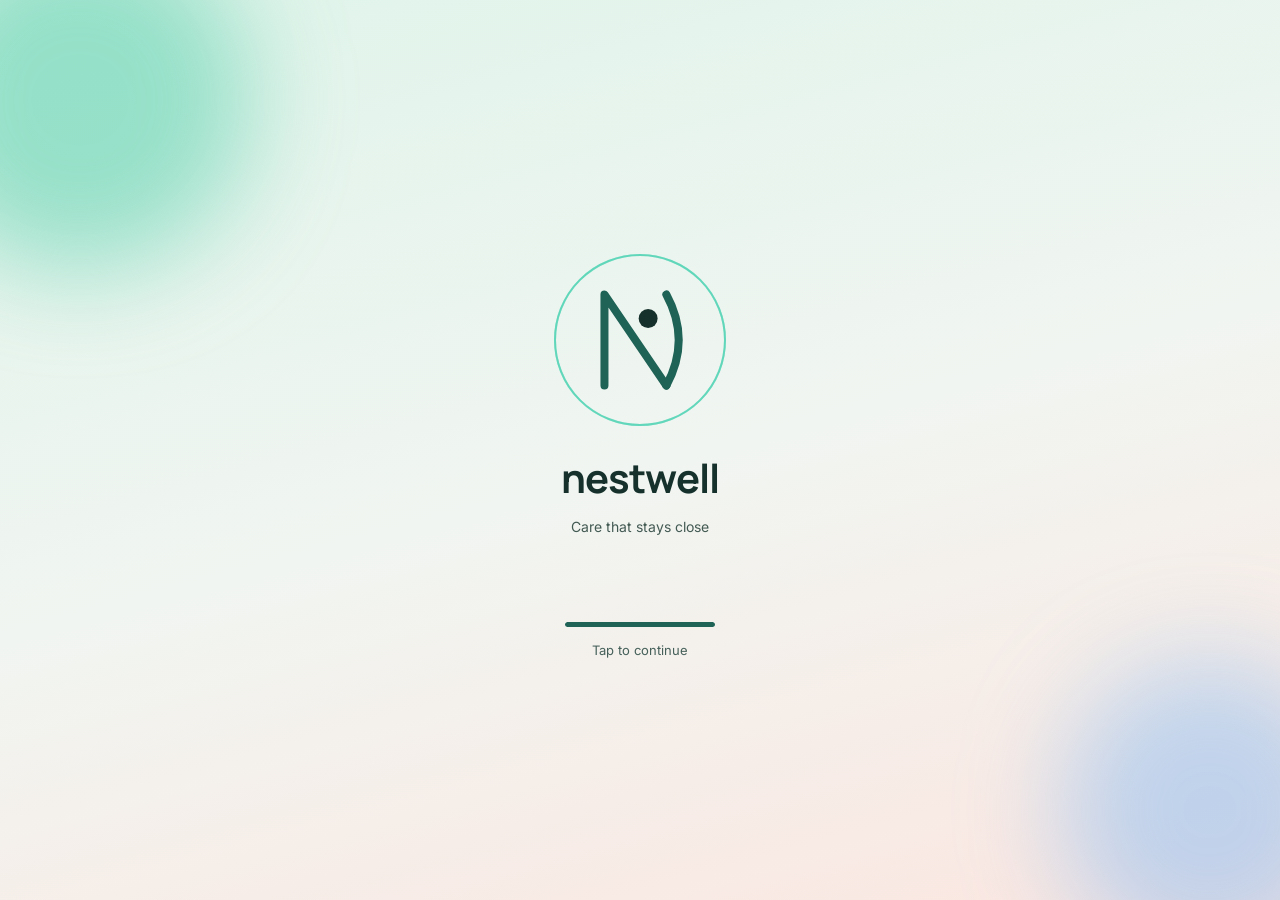
==== commit d2ef5c4f: "Responsive public link: app adapts to device, switcher bar only in review mode Co-Authored-By: Claud" ====
--- a/index.html
+++ b/index.html
@@ -2,7 +2,7 @@
 <html lang="en">
 <head>
   <meta charset="utf-8">
-  <meta name="viewport" content="width=device-width, initial-scale=1">
+  <meta name="viewport" content="width=device-width, initial-scale=1, viewport-fit=cover">
   <title>NestWell patient prototype</title>
   <meta name="description" content="Interactive prototype of the NestWell remote patient monitoring patient app: phone and desktop, light and dark.">
   <link rel="preconnect" href="https://fonts.googleapis.com"><link rel="preconnect" href="https://fonts.gstatic.com" crossorigin>
--- a/styles/app.css
+++ b/styles/app.css
@@ -937,3 +937,10 @@
   .entryfoot .foot-about::after{left:4px;right:4px;bottom:9px}
   .langsel{grid-area:l;justify-self:center}.themeflip{grid-area:t}
 }
+
+/* ═════ responsive public link: the app fills the window and adapts to phone or desktop ═════ */
+.stage[data-device="auto"]{padding:0}
+.stage[data-device="auto"] .app{width:100%;height:100vh;height:100dvh;border-radius:0;border:0;box-shadow:none}
+.stage[data-device="auto"] .status-bar{display:none}
+.stage[data-device="auto"] .bottom-nav{margin-bottom:max(12px,env(safe-area-inset-bottom))}
+.stage[data-device="auto"] .entryfoot{padding-bottom:max(10px,env(safe-area-inset-bottom))}
